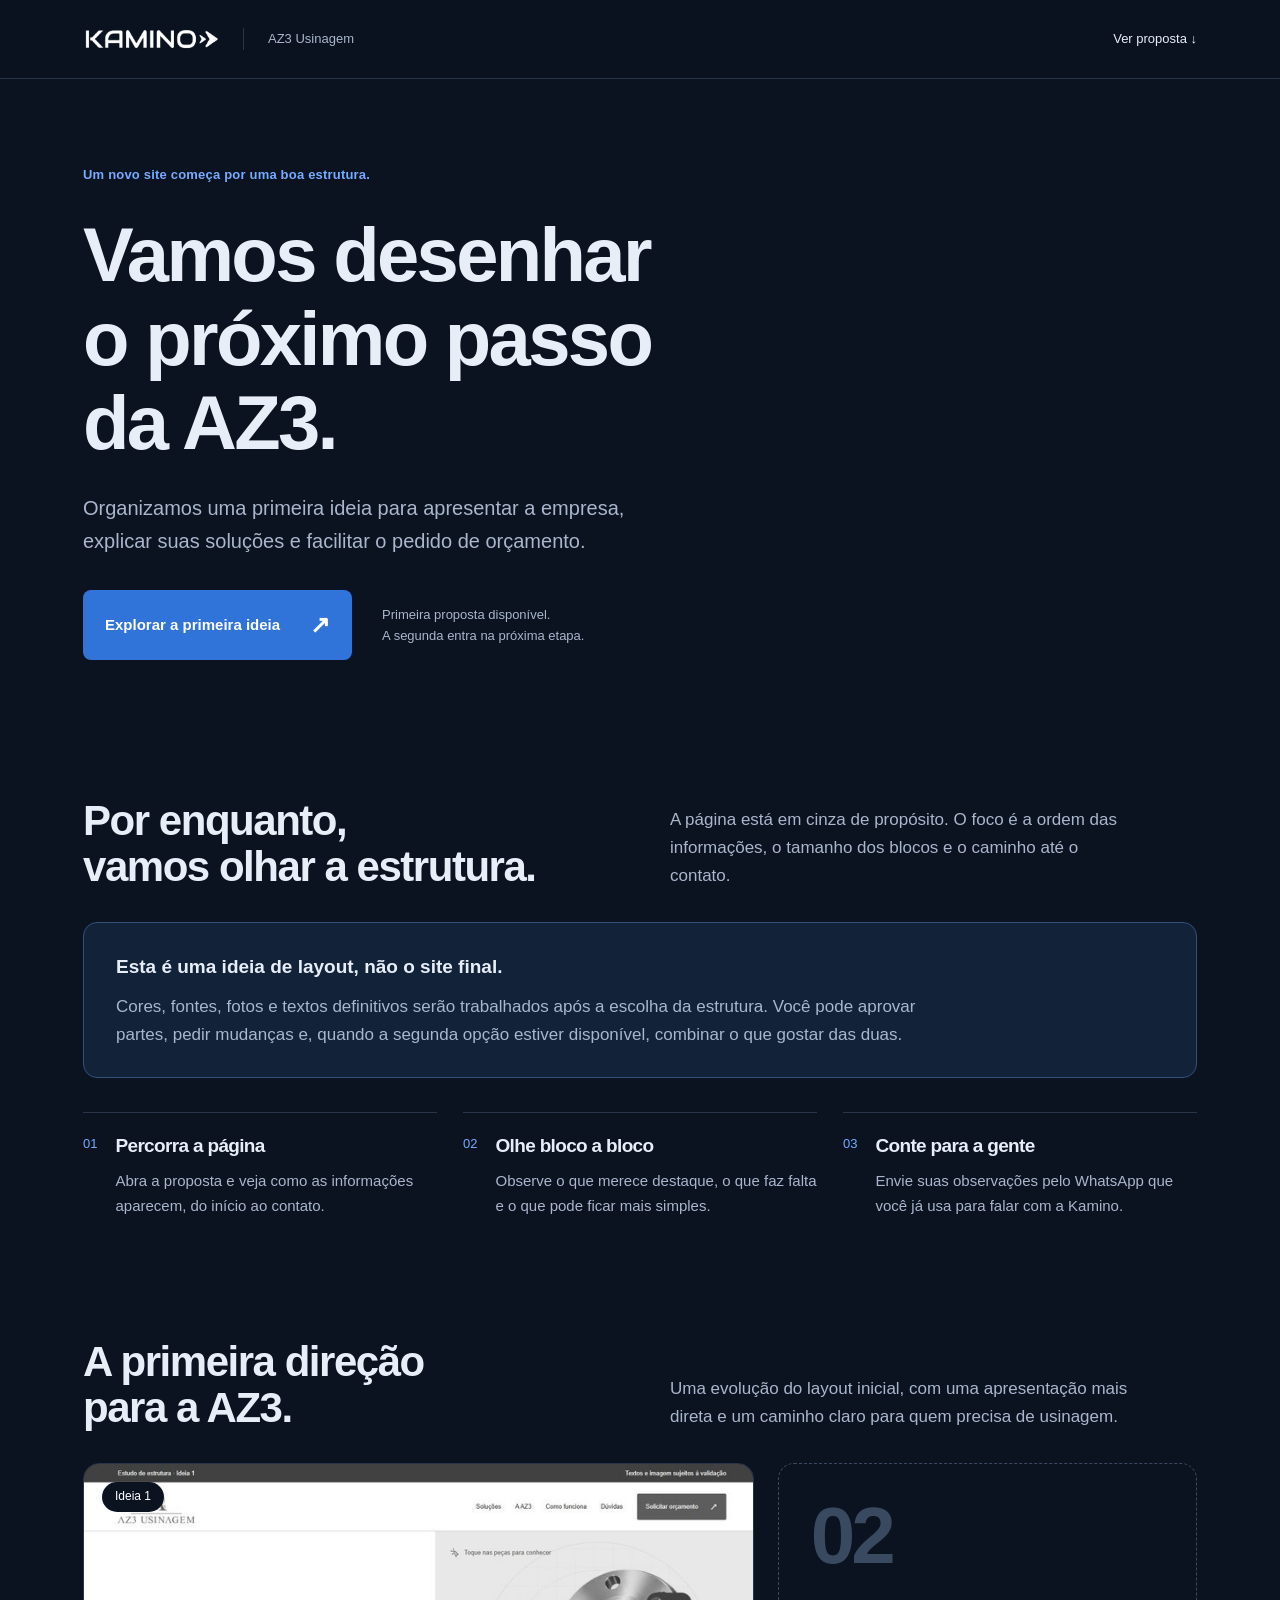
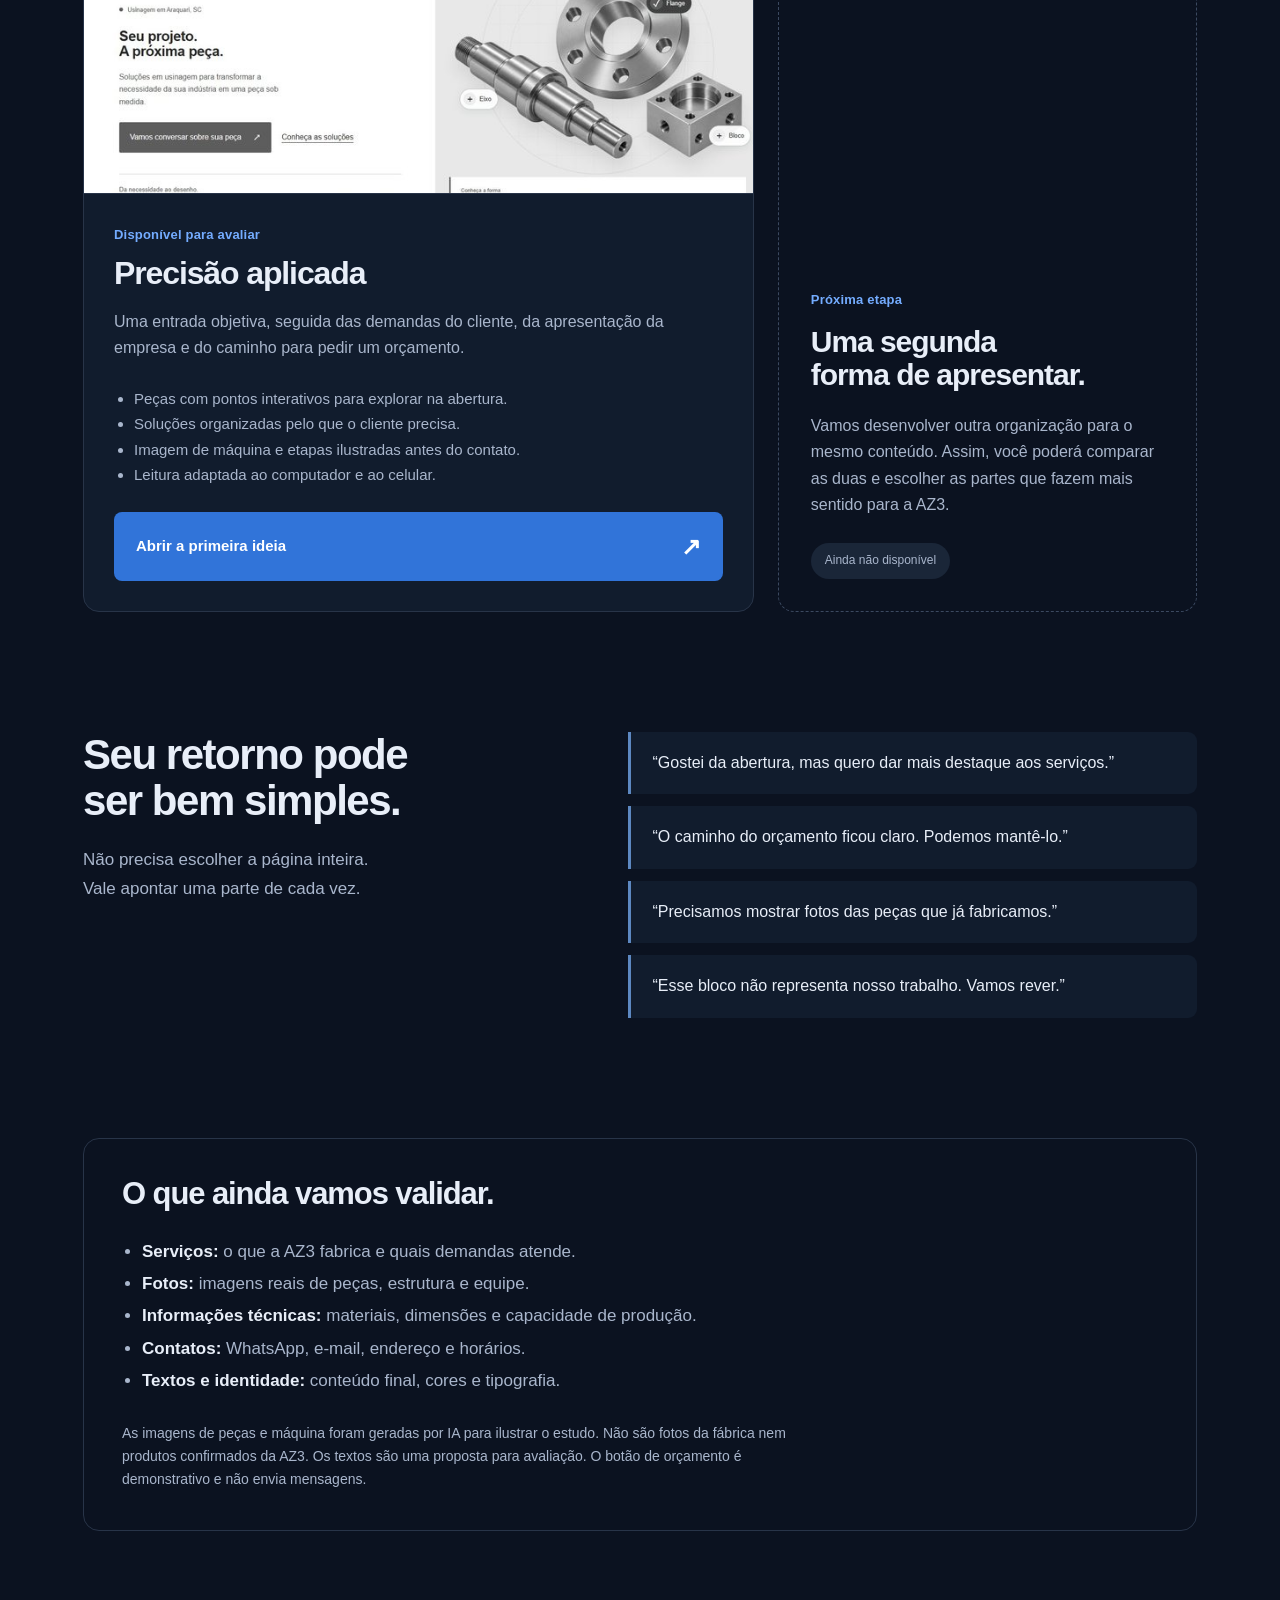
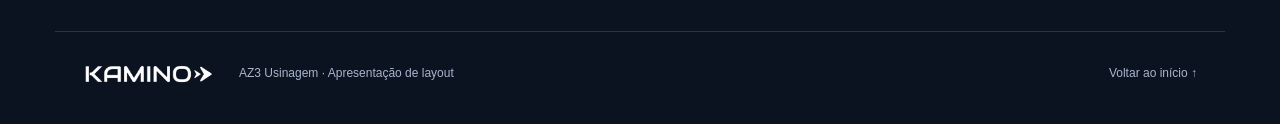
==== index.html @ 7cf83dbf "Publica primeira proposta de layout da AZ3" ====
<!doctype html><html lang="pt-BR"><head><meta charset="utf-8"><meta name="viewport" content="width=device-width,initial-scale=1"><meta name="robots" content="noindex,nofollow"><meta name="description" content="Estudo de layout para o site da AZ3 Usinagem, desenvolvido pela Agência Kamino."><title>AZ3 | Apresentação de layout | Agência Kamino</title><link rel="icon" href="assets/kamino-icon.webp"><link rel="stylesheet" href="assets/hub.css"></head><body>
<header><div class="wrap top"><img src="assets/kamino-logo.webp" alt="Agência Kamino" width="160"><span>AZ3 Usinagem</span><a href="#propostas">Ver proposta ↓</a></div></header>
<main><section class="hero wrap"><p class="tag">Um novo site começa por uma boa estrutura.</p><h1>Vamos desenhar<br>o próximo passo<br>da AZ3.</h1><p class="lead">Organizamos uma primeira ideia para apresentar a empresa, explicar suas soluções e facilitar o pedido de orçamento.</p><div class="hero-bottom"><a class="button" href="ideias/ideia-1-precisao.html">Explorar a primeira ideia <span aria-hidden="true">↗</span></a><p>Primeira proposta disponível.<br>A segunda entra na próxima etapa.</p></div></section>
<section class="wrap section"><div class="section-title"><h2>Por enquanto,<br>vamos olhar a estrutura.</h2><p>A página está em cinza de propósito. O foco é a ordem das informações, o tamanho dos blocos e o caminho até o contato.</p></div><div class="notice"><strong>Esta é uma ideia de layout, não o site final.</strong><p>Cores, fontes, fotos e textos definitivos serão trabalhados após a escolha da estrutura. Você pode aprovar partes, pedir mudanças e, quando a segunda opção estiver disponível, combinar o que gostar das duas.</p></div><ol class="how"><li><span>01</span><div><h3>Percorra a página</h3><p>Abra a proposta e veja como as informações aparecem, do início ao contato.</p></div></li><li><span>02</span><div><h3>Olhe bloco a bloco</h3><p>Observe o que merece destaque, o que faz falta e o que pode ficar mais simples.</p></div></li><li><span>03</span><div><h3>Conte para a gente</h3><p>Envie suas observações pelo WhatsApp que você já usa para falar com a Kamino.</p></div></li></ol></section>
<section class="wrap section" id="propostas"><div class="section-title"><h2>A primeira direção<br>para a AZ3.</h2><p>Uma evolução do layout inicial, com uma apresentação mais direta e um caminho claro para quem precisa de usinagem.</p></div><div class="ideas"><article class="idea"><a class="preview" href="ideias/ideia-1-precisao.html" aria-label="Abrir ideia 1: precisão aplicada"><img src="assets/preview-1.jpg" alt="Visão geral da primeira proposta de layout em cinza" width="760" height="2300" loading="lazy"><span>Ideia 1</span></a><div class="idea-body"><p class="tag">Disponível para avaliar</p><h3>Precisão aplicada</h3><p>Uma entrada objetiva, seguida das demandas do cliente, da apresentação da empresa e do caminho para pedir um orçamento.</p><ul><li>Peças com pontos interativos para explorar na abertura.</li><li>Soluções organizadas pelo que o cliente precisa.</li><li>Imagem de máquina e etapas ilustradas antes do contato.</li><li>Leitura adaptada ao computador e ao celular.</li></ul><a class="button" href="ideias/ideia-1-precisao.html">Abrir a primeira ideia <span aria-hidden="true">↗</span></a></div></article><aside class="next"><span class="next-number">02</span><div><p class="tag">Próxima etapa</p><h3>Uma segunda<br>forma de apresentar.</h3><p>Vamos desenvolver outra organização para o mesmo conteúdo. Assim, você poderá comparar as duas e escolher as partes que fazem mais sentido para a AZ3.</p><span class="status">Ainda não disponível</span></div></aside></div></section>
<section class="wrap section feedback"><div><h2>Seu retorno pode<br>ser bem simples.</h2><p>Não precisa escolher a página inteira.<br>Vale apontar uma parte de cada vez.</p></div><div class="examples"><p>“Gostei da abertura, mas quero dar mais destaque aos serviços.”</p><p>“O caminho do orçamento ficou claro. Podemos mantê-lo.”</p><p>“Precisamos mostrar fotos das peças que já fabricamos.”</p><p>“Esse bloco não representa nosso trabalho. Vamos rever.”</p></div></section>
<section class="wrap section"><div class="pending"><h2>O que ainda vamos validar.</h2><ul><li><strong>Serviços:</strong> o que a AZ3 fabrica e quais demandas atende.</li><li><strong>Fotos:</strong> imagens reais de peças, estrutura e equipe.</li><li><strong>Informações técnicas:</strong> materiais, dimensões e capacidade de produção.</li><li><strong>Contatos:</strong> WhatsApp, e-mail, endereço e horários.</li><li><strong>Textos e identidade:</strong> conteúdo final, cores e tipografia.</li></ul><p>As imagens de peças e máquina foram geradas por IA para ilustrar o estudo. Não são fotos da fábrica nem produtos confirmados da AZ3. Os textos são uma proposta para avaliação. O botão de orçamento é demonstrativo e não envia mensagens.</p></div></section></main><footer class="wrap footer"><img src="assets/kamino-logo.webp" alt="Agência Kamino" width="130"><span>AZ3 Usinagem · Apresentação de layout</span><a href="#">Voltar ao início ↑</a></footer></body></html>
---- assets/hub.css ----
:root{color-scheme:dark;--bg:#0b1220;--ink:#e8eef8;--muted:#a9b6cc;--line:#283448;--blue:#74acff}*{box-sizing:border-box}html{scroll-behavior:smooth;scroll-padding-top:85px}body{margin:0;background:var(--bg);color:var(--ink);font:17px/1.65 Arial,Helvetica,sans-serif}a{color:inherit}img{display:block;max-width:100%;height:auto}h1,h2,h3,p{margin:0}h1,h2,h3{line-height:1.1;letter-spacing:-.035em}h1{font-size:clamp(42px,6vw,76px)}h2{font-size:clamp(28px,3.3vw,42px)}h3{font-size:27px}a:focus-visible{outline:3px solid var(--blue);outline-offset:5px}.wrap{max-width:1170px;margin:auto;padding-left:28px;padding-right:28px}header{position:sticky;top:0;background:#0b1220f5;border-bottom:1px solid var(--line);z-index:5}.top{display:flex;align-items:center;gap:24px;height:78px}.top img{width:136px}.top>span{font-size:13px;border-left:1px solid var(--line);padding-left:24px;color:var(--muted)}.top>a{margin-left:auto;font-size:13px;text-decoration:none}.hero{padding-top:85px;padding-bottom:78px}.tag{color:var(--blue);font-size:13px;font-weight:700;letter-spacing:.015em}.hero h1{margin:28px 0}.lead{font-size:20px;max-width:54ch;color:var(--muted)}.hero-bottom{display:flex;align-items:center;gap:30px;margin-top:32px}.hero-bottom>p{color:var(--muted);font-size:13px}.button{background:#3174d9;color:white;text-decoration:none;border-radius:8px;display:inline-flex;align-items:center;justify-content:space-between;gap:30px;padding:15px 22px;font-size:15px;font-weight:700}.button:hover{background:#215cb5}.button>span{font-size:24px}.section{padding-top:60px;padding-bottom:60px}.section-title{display:grid;grid-template-columns:1fr 1fr;gap:60px;align-items:end;margin-bottom:32px}.section-title>p{color:var(--muted);max-width:49ch}.notice{padding:28px 32px;border:1px solid #335078;background:#112239;border-radius:14px}.notice strong{display:block;font-size:19px;margin-bottom:10px}.notice p{color:var(--muted);max-width:85ch}.how{list-style:none;padding:0;margin:34px 0 0;display:grid;grid-template-columns:repeat(3,1fr);gap:26px}.how li{display:flex;gap:18px;padding-top:20px;border-top:1px solid var(--line)}.how li>span{color:var(--blue);font-size:13px}.how h3{font-size:19px;line-height:1.4}.how p{font-size:15px;margin-top:10px;color:var(--muted)}.ideas{display:grid;grid-template-columns:1.6fr 1fr;gap:24px}.idea{border:1px solid var(--line);border-radius:16px;overflow:hidden;background:#111c2d}.preview{display:block;height:330px;overflow:auto;position:relative;background:#ddd;border-bottom:1px solid var(--line)}.preview img{width:100%;height:auto}.preview>span{position:absolute;left:18px;top:18px;background:#0b1220;color:white;padding:5px 13px;border-radius:40px;font-size:12px}.idea-body{padding:30px}.idea h3{font-size:32px;margin:10px 0 18px}.idea-body>p:not(.tag){font-size:16px;color:var(--muted)}.idea ul{padding-left:20px;color:var(--muted);font-size:15px;line-height:1.7;margin:24px 0}.idea .button{width:100%}.next{border:1px dashed #3b4960;border-radius:16px;padding:32px;display:flex;flex-direction:column;justify-content:space-between;gap:60px}.next-number{font-size:80px;font-weight:700;line-height:1;color:#384960;letter-spacing:-.05em}.next h3{margin:14px 0 22px;font-size:30px}.next p:not(.tag){font-size:16px;color:var(--muted)}.status{display:inline-block;margin-top:25px;padding:8px 14px;border-radius:30px;background:#1a2638;color:var(--muted);font-size:12px}.feedback{display:grid;grid-template-columns:1fr 1.2fr;gap:70px}.feedback>div>p{margin-top:22px;color:var(--muted)}.examples{display:grid;gap:12px}.examples p{padding:18px 22px;background:#111c2d;border-left:3px solid #5d88c1;border-radius:0 9px 9px 0;font-size:16px;color:var(--ink)!important;margin:0!important}.pending{padding:38px;border:1px solid var(--line);border-radius:16px}.pending h2{font-size:31px}.pending ul{padding-left:20px;line-height:1.9;color:var(--muted);margin:25px 0}.pending strong{color:var(--ink)}.pending p{font-size:14px;color:var(--muted);max-width:86ch}.footer{border-top:1px solid var(--line);display:flex;align-items:center;gap:26px;padding-top:32px;padding-bottom:40px;margin-top:40px;font-size:12px;color:var(--muted)}.footer>a{margin-left:auto;text-decoration:none}@media(max-width:760px){.wrap{padding-left:22px;padding-right:22px}.top{height:70px;gap:14px}.top img{width:105px}.top>span{padding-left:14px;font-size:11px}.top>a{display:none}.hero{padding-top:54px;padding-bottom:36px}.hero h1{font-size:46px}.lead{font-size:17px}.hero-bottom{flex-direction:column;align-items:start;gap:18px}.section{padding-top:36px;padding-bottom:36px}.section-title,.ideas,.feedback{grid-template-columns:1fr;gap:26px}.section-title>p{font-size:16px}.notice{padding:24px}.how{grid-template-columns:1fr;gap:22px}.how p{margin-top:6px}.preview{height:270px}.idea-body{padding:24px}.next{gap:26px;padding:26px}.next-number{font-size:52px}.next h3 br{display:none}.pending{padding:25px}.pending h2{font-size:27px}.pending ul{font-size:15px}.footer{flex-wrap:wrap;gap:20px}.footer>span{width:100%;order:3}.footer img{width:115px}.button{font-size:14px;gap:18px}}@media(prefers-reduced-motion:reduce){html{scroll-behavior:auto}}
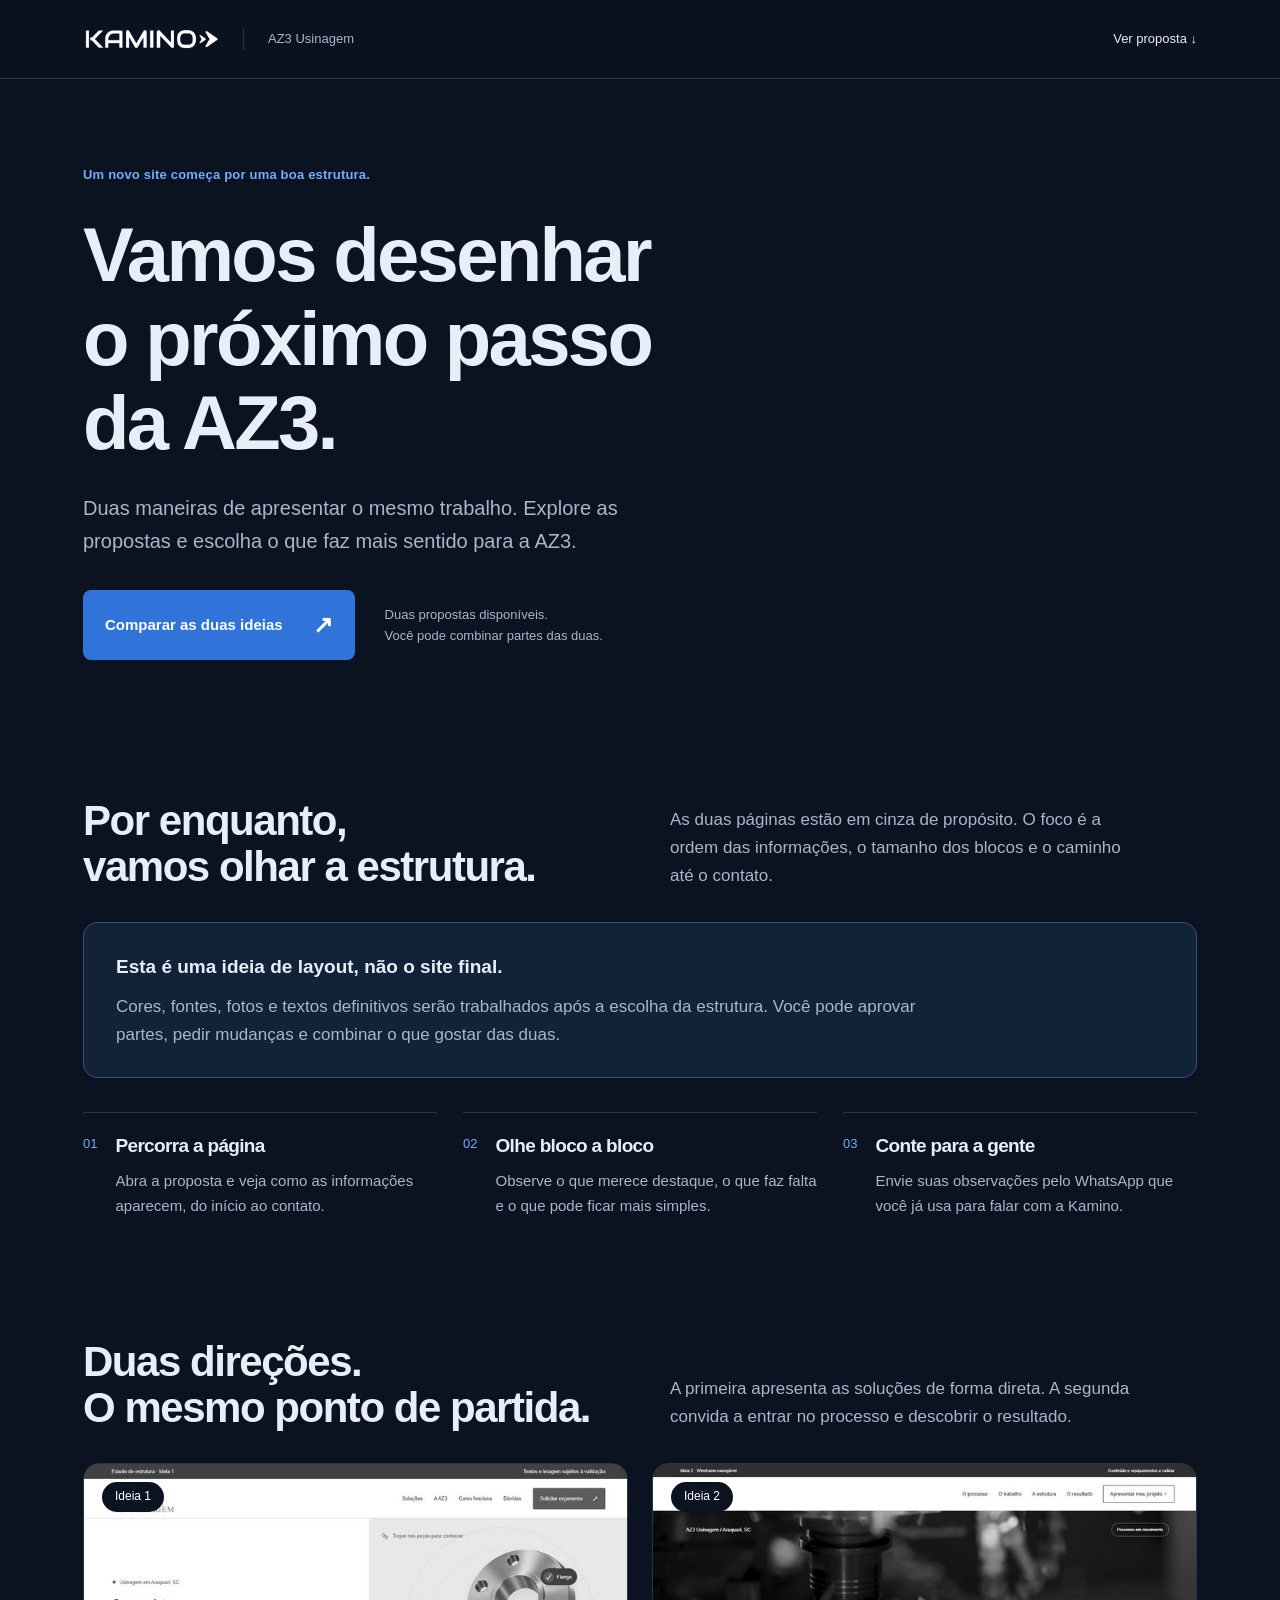
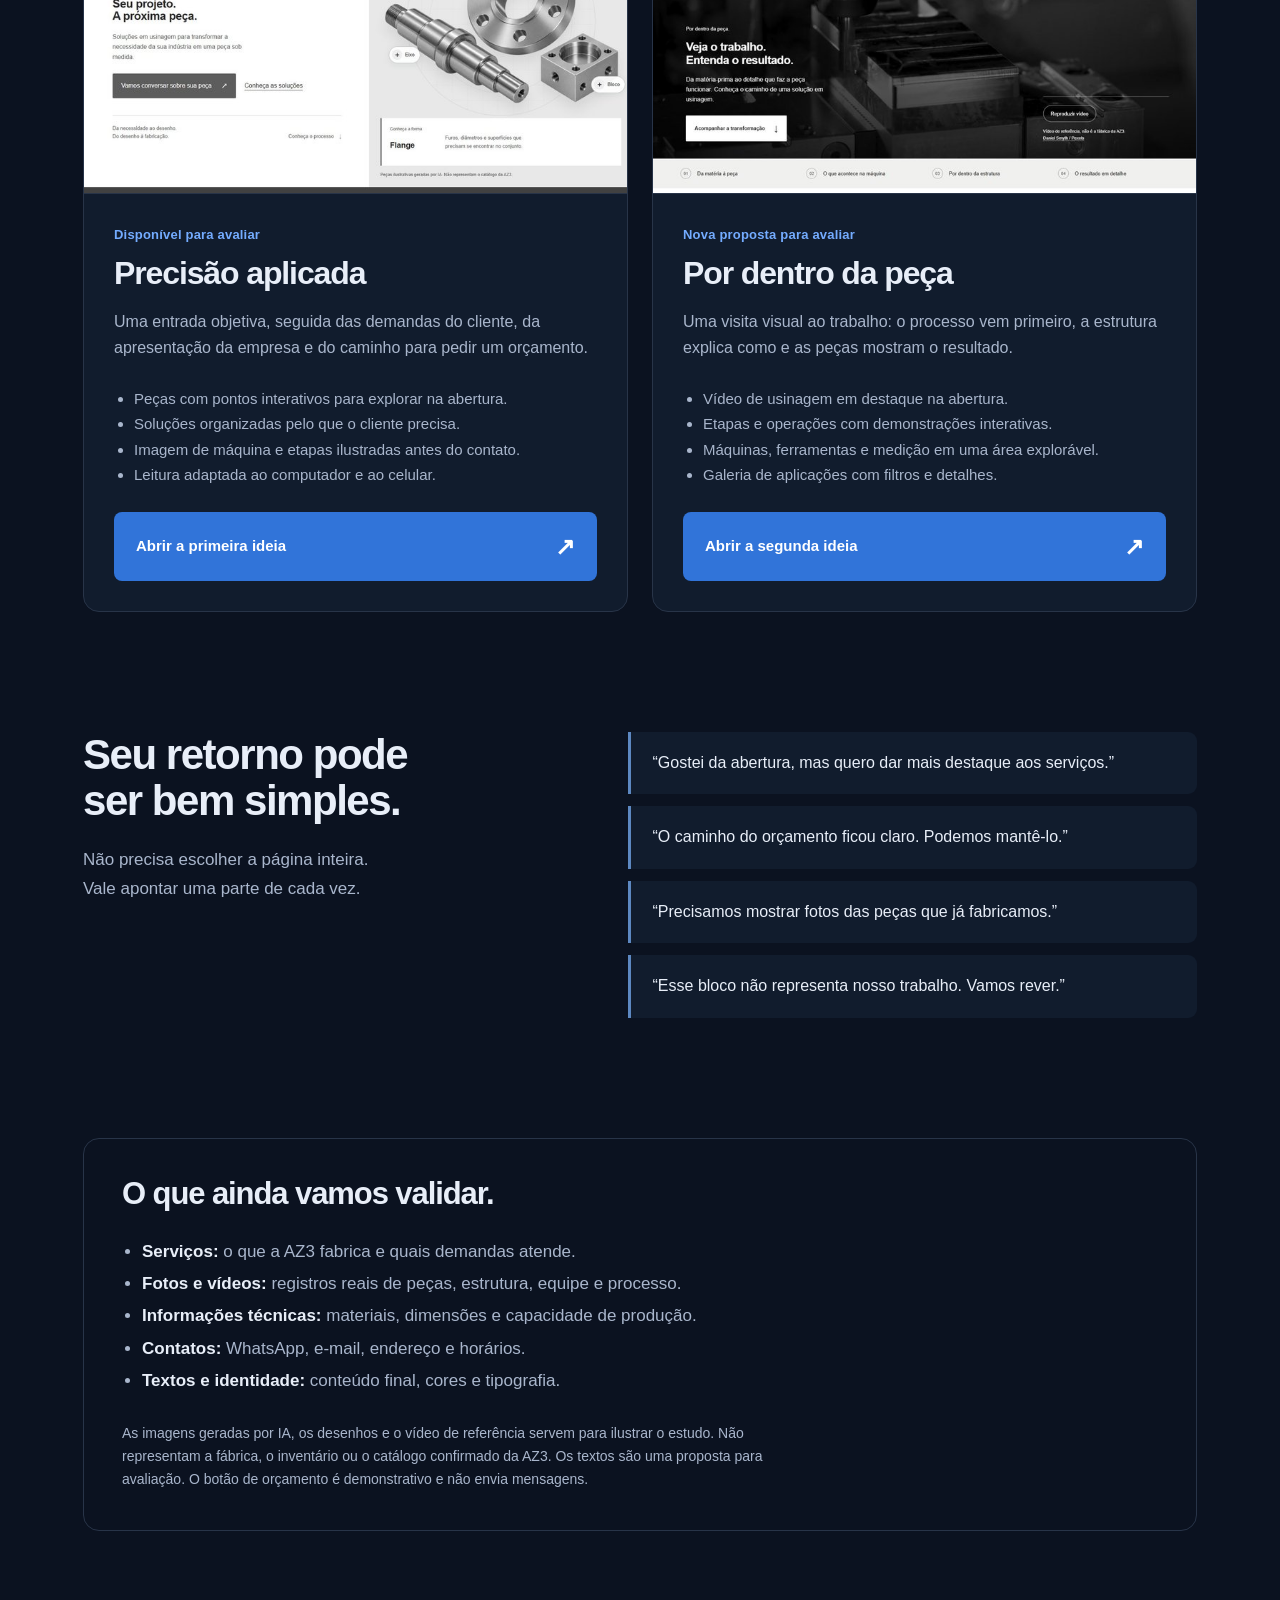
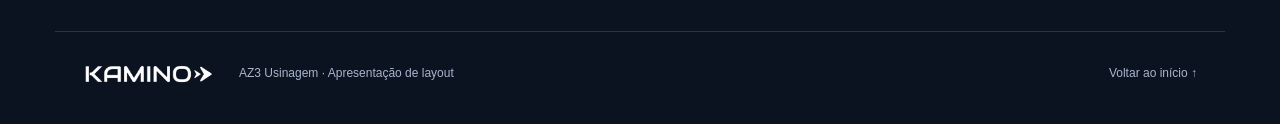
==== commit 9be727af: "Adiciona segunda proposta em wireframe com video e processo interativo" ====
--- a/index.html
+++ b/index.html
@@ -1,7 +1,7 @@
 <!doctype html><html lang="pt-BR"><head><meta charset="utf-8"><meta name="viewport" content="width=device-width,initial-scale=1"><meta name="robots" content="noindex,nofollow"><meta name="description" content="Estudo de layout para o site da AZ3 Usinagem, desenvolvido pela Agência Kamino."><title>AZ3 | Apresentação de layout | Agência Kamino</title><link rel="icon" href="assets/kamino-icon.webp"><link rel="stylesheet" href="assets/hub.css"></head><body>
 <header><div class="wrap top"><img src="assets/kamino-logo.webp" alt="Agência Kamino" width="160"><span>AZ3 Usinagem</span><a href="#propostas">Ver proposta ↓</a></div></header>
-<main><section class="hero wrap"><p class="tag">Um novo site começa por uma boa estrutura.</p><h1>Vamos desenhar<br>o próximo passo<br>da AZ3.</h1><p class="lead">Organizamos uma primeira ideia para apresentar a empresa, explicar suas soluções e facilitar o pedido de orçamento.</p><div class="hero-bottom"><a class="button" href="ideias/ideia-1-precisao.html">Explorar a primeira ideia <span aria-hidden="true">↗</span></a><p>Primeira proposta disponível.<br>A segunda entra na próxima etapa.</p></div></section>
-<section class="wrap section"><div class="section-title"><h2>Por enquanto,<br>vamos olhar a estrutura.</h2><p>A página está em cinza de propósito. O foco é a ordem das informações, o tamanho dos blocos e o caminho até o contato.</p></div><div class="notice"><strong>Esta é uma ideia de layout, não o site final.</strong><p>Cores, fontes, fotos e textos definitivos serão trabalhados após a escolha da estrutura. Você pode aprovar partes, pedir mudanças e, quando a segunda opção estiver disponível, combinar o que gostar das duas.</p></div><ol class="how"><li><span>01</span><div><h3>Percorra a página</h3><p>Abra a proposta e veja como as informações aparecem, do início ao contato.</p></div></li><li><span>02</span><div><h3>Olhe bloco a bloco</h3><p>Observe o que merece destaque, o que faz falta e o que pode ficar mais simples.</p></div></li><li><span>03</span><div><h3>Conte para a gente</h3><p>Envie suas observações pelo WhatsApp que você já usa para falar com a Kamino.</p></div></li></ol></section>
-<section class="wrap section" id="propostas"><div class="section-title"><h2>A primeira direção<br>para a AZ3.</h2><p>Uma evolução do layout inicial, com uma apresentação mais direta e um caminho claro para quem precisa de usinagem.</p></div><div class="ideas"><article class="idea"><a class="preview" href="ideias/ideia-1-precisao.html" aria-label="Abrir ideia 1: precisão aplicada"><img src="assets/preview-1.jpg" alt="Visão geral da primeira proposta de layout em cinza" width="760" height="2300" loading="lazy"><span>Ideia 1</span></a><div class="idea-body"><p class="tag">Disponível para avaliar</p><h3>Precisão aplicada</h3><p>Uma entrada objetiva, seguida das demandas do cliente, da apresentação da empresa e do caminho para pedir um orçamento.</p><ul><li>Peças com pontos interativos para explorar na abertura.</li><li>Soluções organizadas pelo que o cliente precisa.</li><li>Imagem de máquina e etapas ilustradas antes do contato.</li><li>Leitura adaptada ao computador e ao celular.</li></ul><a class="button" href="ideias/ideia-1-precisao.html">Abrir a primeira ideia <span aria-hidden="true">↗</span></a></div></article><aside class="next"><span class="next-number">02</span><div><p class="tag">Próxima etapa</p><h3>Uma segunda<br>forma de apresentar.</h3><p>Vamos desenvolver outra organização para o mesmo conteúdo. Assim, você poderá comparar as duas e escolher as partes que fazem mais sentido para a AZ3.</p><span class="status">Ainda não disponível</span></div></aside></div></section>
+<main><section class="hero wrap"><p class="tag">Um novo site começa por uma boa estrutura.</p><h1>Vamos desenhar<br>o próximo passo<br>da AZ3.</h1><p class="lead">Duas maneiras de apresentar o mesmo trabalho. Explore as propostas e escolha o que faz mais sentido para a AZ3.</p><div class="hero-bottom"><a class="button" href="#propostas">Comparar as duas ideias <span aria-hidden="true">↗</span></a><p>Duas propostas disponíveis.<br>Você pode combinar partes das duas.</p></div></section>
+<section class="wrap section"><div class="section-title"><h2>Por enquanto,<br>vamos olhar a estrutura.</h2><p>As duas páginas estão em cinza de propósito. O foco é a ordem das informações, o tamanho dos blocos e o caminho até o contato.</p></div><div class="notice"><strong>Esta é uma ideia de layout, não o site final.</strong><p>Cores, fontes, fotos e textos definitivos serão trabalhados após a escolha da estrutura. Você pode aprovar partes, pedir mudanças e combinar o que gostar das duas.</p></div><ol class="how"><li><span>01</span><div><h3>Percorra a página</h3><p>Abra a proposta e veja como as informações aparecem, do início ao contato.</p></div></li><li><span>02</span><div><h3>Olhe bloco a bloco</h3><p>Observe o que merece destaque, o que faz falta e o que pode ficar mais simples.</p></div></li><li><span>03</span><div><h3>Conte para a gente</h3><p>Envie suas observações pelo WhatsApp que você já usa para falar com a Kamino.</p></div></li></ol></section>
+<section class="wrap section" id="propostas"><div class="section-title"><h2>Duas direções.<br>O mesmo ponto de partida.</h2><p>A primeira apresenta as soluções de forma direta. A segunda convida a entrar no processo e descobrir o resultado.</p></div><div class="ideas"><article class="idea"><a class="preview" href="ideias/ideia-1-precisao.html" aria-label="Abrir ideia 1: precisão aplicada"><img src="assets/preview-1.jpg" alt="Visão geral da primeira proposta de layout em cinza" width="760" height="2300" loading="lazy"><span>Ideia 1</span></a><div class="idea-body"><p class="tag">Disponível para avaliar</p><h3>Precisão aplicada</h3><p>Uma entrada objetiva, seguida das demandas do cliente, da apresentação da empresa e do caminho para pedir um orçamento.</p><ul><li>Peças com pontos interativos para explorar na abertura.</li><li>Soluções organizadas pelo que o cliente precisa.</li><li>Imagem de máquina e etapas ilustradas antes do contato.</li><li>Leitura adaptada ao computador e ao celular.</li></ul><a class="button" href="ideias/ideia-1-precisao.html">Abrir a primeira ideia <span aria-hidden="true">↗</span></a></div></article><article class="idea"><a class="preview" href="ideias/ideia-2-processo.html" aria-label="Abrir ideia 2: por dentro da peça"><img src="assets/preview-2.jpg" alt="Visão geral do segundo wireframe, com vídeo e demonstrações de processo" width="760" height="2300" loading="lazy"><span>Ideia 2</span></a><div class="idea-body"><p class="tag">Nova proposta para avaliar</p><h3>Por dentro da peça</h3><p>Uma visita visual ao trabalho: o processo vem primeiro, a estrutura explica como e as peças mostram o resultado.</p><ul><li>Vídeo de usinagem em destaque na abertura.</li><li>Etapas e operações com demonstrações interativas.</li><li>Máquinas, ferramentas e medição em uma área explorável.</li><li>Galeria de aplicações com filtros e detalhes.</li></ul><a class="button" href="ideias/ideia-2-processo.html">Abrir a segunda ideia <span aria-hidden="true">↗</span></a></div></article></div></section>
 <section class="wrap section feedback"><div><h2>Seu retorno pode<br>ser bem simples.</h2><p>Não precisa escolher a página inteira.<br>Vale apontar uma parte de cada vez.</p></div><div class="examples"><p>“Gostei da abertura, mas quero dar mais destaque aos serviços.”</p><p>“O caminho do orçamento ficou claro. Podemos mantê-lo.”</p><p>“Precisamos mostrar fotos das peças que já fabricamos.”</p><p>“Esse bloco não representa nosso trabalho. Vamos rever.”</p></div></section>
-<section class="wrap section"><div class="pending"><h2>O que ainda vamos validar.</h2><ul><li><strong>Serviços:</strong> o que a AZ3 fabrica e quais demandas atende.</li><li><strong>Fotos:</strong> imagens reais de peças, estrutura e equipe.</li><li><strong>Informações técnicas:</strong> materiais, dimensões e capacidade de produção.</li><li><strong>Contatos:</strong> WhatsApp, e-mail, endereço e horários.</li><li><strong>Textos e identidade:</strong> conteúdo final, cores e tipografia.</li></ul><p>As imagens de peças e máquina foram geradas por IA para ilustrar o estudo. Não são fotos da fábrica nem produtos confirmados da AZ3. Os textos são uma proposta para avaliação. O botão de orçamento é demonstrativo e não envia mensagens.</p></div></section></main><footer class="wrap footer"><img src="assets/kamino-logo.webp" alt="Agência Kamino" width="130"><span>AZ3 Usinagem · Apresentação de layout</span><a href="#">Voltar ao início ↑</a></footer></body></html>
+<section class="wrap section"><div class="pending"><h2>O que ainda vamos validar.</h2><ul><li><strong>Serviços:</strong> o que a AZ3 fabrica e quais demandas atende.</li><li><strong>Fotos e vídeos:</strong> registros reais de peças, estrutura, equipe e processo.</li><li><strong>Informações técnicas:</strong> materiais, dimensões e capacidade de produção.</li><li><strong>Contatos:</strong> WhatsApp, e-mail, endereço e horários.</li><li><strong>Textos e identidade:</strong> conteúdo final, cores e tipografia.</li></ul><p>As imagens geradas por IA, os desenhos e o vídeo de referência servem para ilustrar o estudo. Não representam a fábrica, o inventário ou o catálogo confirmado da AZ3. Os textos são uma proposta para avaliação. O botão de orçamento é demonstrativo e não envia mensagens.</p></div></section></main><footer class="wrap footer"><img src="assets/kamino-logo.webp" alt="Agência Kamino" width="130"><span>AZ3 Usinagem · Apresentação de layout</span><a href="#">Voltar ao início ↑</a></footer></body></html>
--- a/assets/hub.css
+++ b/assets/hub.css
@@ -1 +1,3 @@
-:root{color-scheme:dark;--bg:#0b1220;--ink:#e8eef8;--muted:#a9b6cc;--line:#283448;--blue:#74acff}*{box-sizing:border-box}html{scroll-behavior:smooth;scroll-padding-top:85px}body{margin:0;background:var(--bg);color:var(--ink);font:17px/1.65 Arial,Helvetica,sans-serif}a{color:inherit}img{display:block;max-width:100%;height:auto}h1,h2,h3,p{margin:0}h1,h2,h3{line-height:1.1;letter-spacing:-.035em}h1{font-size:clamp(42px,6vw,76px)}h2{font-size:clamp(28px,3.3vw,42px)}h3{font-size:27px}a:focus-visible{outline:3px solid var(--blue);outline-offset:5px}.wrap{max-width:1170px;margin:auto;padding-left:28px;padding-right:28px}header{position:sticky;top:0;background:#0b1220f5;border-bottom:1px solid var(--line);z-index:5}.top{display:flex;align-items:center;gap:24px;height:78px}.top img{width:136px}.top>span{font-size:13px;border-left:1px solid var(--line);padding-left:24px;color:var(--muted)}.top>a{margin-left:auto;font-size:13px;text-decoration:none}.hero{padding-top:85px;padding-bottom:78px}.tag{color:var(--blue);font-size:13px;font-weight:700;letter-spacing:.015em}.hero h1{margin:28px 0}.lead{font-size:20px;max-width:54ch;color:var(--muted)}.hero-bottom{display:flex;align-items:center;gap:30px;margin-top:32px}.hero-bottom>p{color:var(--muted);font-size:13px}.button{background:#3174d9;color:white;text-decoration:none;border-radius:8px;display:inline-flex;align-items:center;justify-content:space-between;gap:30px;padding:15px 22px;font-size:15px;font-weight:700}.button:hover{background:#215cb5}.button>span{font-size:24px}.section{padding-top:60px;padding-bottom:60px}.section-title{display:grid;grid-template-columns:1fr 1fr;gap:60px;align-items:end;margin-bottom:32px}.section-title>p{color:var(--muted);max-width:49ch}.notice{padding:28px 32px;border:1px solid #335078;background:#112239;border-radius:14px}.notice strong{display:block;font-size:19px;margin-bottom:10px}.notice p{color:var(--muted);max-width:85ch}.how{list-style:none;padding:0;margin:34px 0 0;display:grid;grid-template-columns:repeat(3,1fr);gap:26px}.how li{display:flex;gap:18px;padding-top:20px;border-top:1px solid var(--line)}.how li>span{color:var(--blue);font-size:13px}.how h3{font-size:19px;line-height:1.4}.how p{font-size:15px;margin-top:10px;color:var(--muted)}.ideas{display:grid;grid-template-columns:1.6fr 1fr;gap:24px}.idea{border:1px solid var(--line);border-radius:16px;overflow:hidden;background:#111c2d}.preview{display:block;height:330px;overflow:auto;position:relative;background:#ddd;border-bottom:1px solid var(--line)}.preview img{width:100%;height:auto}.preview>span{position:absolute;left:18px;top:18px;background:#0b1220;color:white;padding:5px 13px;border-radius:40px;font-size:12px}.idea-body{padding:30px}.idea h3{font-size:32px;margin:10px 0 18px}.idea-body>p:not(.tag){font-size:16px;color:var(--muted)}.idea ul{padding-left:20px;color:var(--muted);font-size:15px;line-height:1.7;margin:24px 0}.idea .button{width:100%}.next{border:1px dashed #3b4960;border-radius:16px;padding:32px;display:flex;flex-direction:column;justify-content:space-between;gap:60px}.next-number{font-size:80px;font-weight:700;line-height:1;color:#384960;letter-spacing:-.05em}.next h3{margin:14px 0 22px;font-size:30px}.next p:not(.tag){font-size:16px;color:var(--muted)}.status{display:inline-block;margin-top:25px;padding:8px 14px;border-radius:30px;background:#1a2638;color:var(--muted);font-size:12px}.feedback{display:grid;grid-template-columns:1fr 1.2fr;gap:70px}.feedback>div>p{margin-top:22px;color:var(--muted)}.examples{display:grid;gap:12px}.examples p{padding:18px 22px;background:#111c2d;border-left:3px solid #5d88c1;border-radius:0 9px 9px 0;font-size:16px;color:var(--ink)!important;margin:0!important}.pending{padding:38px;border:1px solid var(--line);border-radius:16px}.pending h2{font-size:31px}.pending ul{padding-left:20px;line-height:1.9;color:var(--muted);margin:25px 0}.pending strong{color:var(--ink)}.pending p{font-size:14px;color:var(--muted);max-width:86ch}.footer{border-top:1px solid var(--line);display:flex;align-items:center;gap:26px;padding-top:32px;padding-bottom:40px;margin-top:40px;font-size:12px;color:var(--muted)}.footer>a{margin-left:auto;text-decoration:none}@media(max-width:760px){.wrap{padding-left:22px;padding-right:22px}.top{height:70px;gap:14px}.top img{width:105px}.top>span{padding-left:14px;font-size:11px}.top>a{display:none}.hero{padding-top:54px;padding-bottom:36px}.hero h1{font-size:46px}.lead{font-size:17px}.hero-bottom{flex-direction:column;align-items:start;gap:18px}.section{padding-top:36px;padding-bottom:36px}.section-title,.ideas,.feedback{grid-template-columns:1fr;gap:26px}.section-title>p{font-size:16px}.notice{padding:24px}.how{grid-template-columns:1fr;gap:22px}.how p{margin-top:6px}.preview{height:270px}.idea-body{padding:24px}.next{gap:26px;padding:26px}.next-number{font-size:52px}.next h3 br{display:none}.pending{padding:25px}.pending h2{font-size:27px}.pending ul{font-size:15px}.footer{flex-wrap:wrap;gap:20px}.footer>span{width:100%;order:3}.footer img{width:115px}.button{font-size:14px;gap:18px}}@media(prefers-reduced-motion:reduce){html{scroll-behavior:auto}}
+:root{color-scheme:dark;--bg:#0b1220;--ink:#e8eef8;--muted:#a9b6cc;--line:#283448;--blue:#74acff}*{box-sizing:border-box}html{scroll-behavior:smooth;scroll-padding-top:85px}body{margin:0;background:var(--bg);color:var(--ink);font:17px/1.65 Arial,Helvetica,sans-serif}a{color:inherit}img{display:block;max-width:100%;height:auto}h1,h2,h3,p{margin:0}h1,h2,h3{line-height:1.1;letter-spacing:-.035em}h1{font-size:clamp(42px,6vw,76px)}h2{font-size:clamp(28px,3.3vw,42px)}h3{font-size:27px}a:focus-visible{outline:3px solid var(--blue);outline-offset:5px}.wrap{max-width:1170px;margin:auto;padding-left:28px;padding-right:28px}header{position:sticky;top:0;background:#0b1220f5;border-bottom:1px solid var(--line);z-index:5}.top{display:flex;align-items:center;gap:24px;height:78px}.top img{width:136px}.top>span{font-size:13px;border-left:1px solid var(--line);padding-left:24px;color:var(--muted)}.top>a{margin-left:auto;font-size:13px;text-decoration:none}.hero{padding-top:85px;padding-bottom:78px}.tag{color:var(--blue);font-size:13px;font-weight:700;letter-spacing:.015em}.hero h1{margin:28px 0}.lead{font-size:20px;max-width:54ch;color:var(--muted)}.hero-bottom{display:flex;align-items:center;gap:30px;margin-top:32px}.hero-bottom>p{color:var(--muted);font-size:13px}.button{background:#3174d9;color:white;text-decoration:none;border-radius:8px;display:inline-flex;align-items:center;justify-content:space-between;gap:30px;padding:15px 22px;font-size:15px;font-weight:700}.button:hover{background:#215cb5}.button>span{font-size:24px}.section{padding-top:60px;padding-bottom:60px}.section-title{display:grid;grid-template-columns:1fr 1fr;gap:60px;align-items:end;margin-bottom:32px}.section-title>p{color:var(--muted);max-width:49ch}.notice{padding:28px 32px;border:1px solid #335078;background:#112239;border-radius:14px}.notice strong{display:block;font-size:19px;margin-bottom:10px}.notice p{color:var(--muted);max-width:85ch}.how{list-style:none;padding:0;margin:34px 0 0;display:grid;grid-template-columns:repeat(3,1fr);gap:26px}.how li{display:flex;gap:18px;padding-top:20px;border-top:1px solid var(--line)}.how li>span{color:var(--blue);font-size:13px}.how h3{font-size:19px;line-height:1.4}.how p{font-size:15px;margin-top:10px;color:var(--muted)}.ideas{display:grid;grid-template-columns:1fr 1fr;gap:24px}.idea{border:1px solid var(--line);border-radius:16px;overflow:hidden;background:#111c2d}.preview{display:block;height:330px;overflow:auto;position:relative;background:#ddd;border-bottom:1px solid var(--line)}.preview img{width:100%;height:auto}.preview>span{position:absolute;left:18px;top:18px;background:#0b1220;color:white;padding:5px 13px;border-radius:40px;font-size:12px}.idea-body{padding:30px}.idea h3{font-size:32px;margin:10px 0 18px}.idea-body>p:not(.tag){font-size:16px;color:var(--muted)}.idea ul{padding-left:20px;color:var(--muted);font-size:15px;line-height:1.7;margin:24px 0}.idea .button{width:100%}.next{border:1px dashed #3b4960;border-radius:16px;padding:32px;display:flex;flex-direction:column;justify-content:space-between;gap:60px}.next-number{font-size:80px;font-weight:700;line-height:1;color:#384960;letter-spacing:-.05em}.next h3{margin:14px 0 22px;font-size:30px}.next p:not(.tag){font-size:16px;color:var(--muted)}.status{display:inline-block;margin-top:25px;padding:8px 14px;border-radius:30px;background:#1a2638;color:var(--muted);font-size:12px}.feedback{display:grid;grid-template-columns:1fr 1.2fr;gap:70px}.feedback>div>p{margin-top:22px;color:var(--muted)}.examples{display:grid;gap:12px}.examples p{padding:18px 22px;background:#111c2d;border-left:3px solid #5d88c1;border-radius:0 9px 9px 0;font-size:16px;color:var(--ink)!important;margin:0!important}.pending{padding:38px;border:1px solid var(--line);border-radius:16px}.pending h2{font-size:31px}.pending ul{padding-left:20px;line-height:1.9;color:var(--muted);margin:25px 0}.pending strong{color:var(--ink)}.pending p{font-size:14px;color:var(--muted);max-width:86ch}.footer{border-top:1px solid var(--line);display:flex;align-items:center;gap:26px;padding-top:32px;padding-bottom:40px;margin-top:40px;font-size:12px;color:var(--muted)}.footer>a{margin-left:auto;text-decoration:none}@media(max-width:760px){.wrap{padding-left:22px;padding-right:22px}.top{height:70px;gap:14px}.top img{width:105px}.top>span{padding-left:14px;font-size:11px}.top>a{display:none}.hero{padding-top:54px;padding-bottom:36px}.hero h1{font-size:46px}.lead{font-size:17px}.hero-bottom{flex-direction:column;align-items:start;gap:18px}.section{padding-top:36px;padding-bottom:36px}.section-title,.ideas,.feedback{grid-template-columns:1fr;gap:26px}.section-title>p{font-size:16px}.notice{padding:24px}.how{grid-template-columns:1fr;gap:22px}.how p{margin-top:6px}.preview{height:270px}.idea-body{padding:24px}.next{gap:26px;padding:26px}.next-number{font-size:52px}.next h3 br{display:none}.pending{padding:25px}.pending h2{font-size:27px}.pending ul{font-size:15px}.footer{flex-wrap:wrap;gap:20px}.footer>span{width:100%;order:3}.footer img{width:115px}.button{font-size:14px;gap:18px}}@media(prefers-reduced-motion:reduce){html{scroll-behavior:auto}}
+
+.idea-body{display:flex;flex-direction:column;flex:1}.idea{display:flex;flex-direction:column}.idea-body .button{margin-top:auto}.preview{flex-shrink:0}
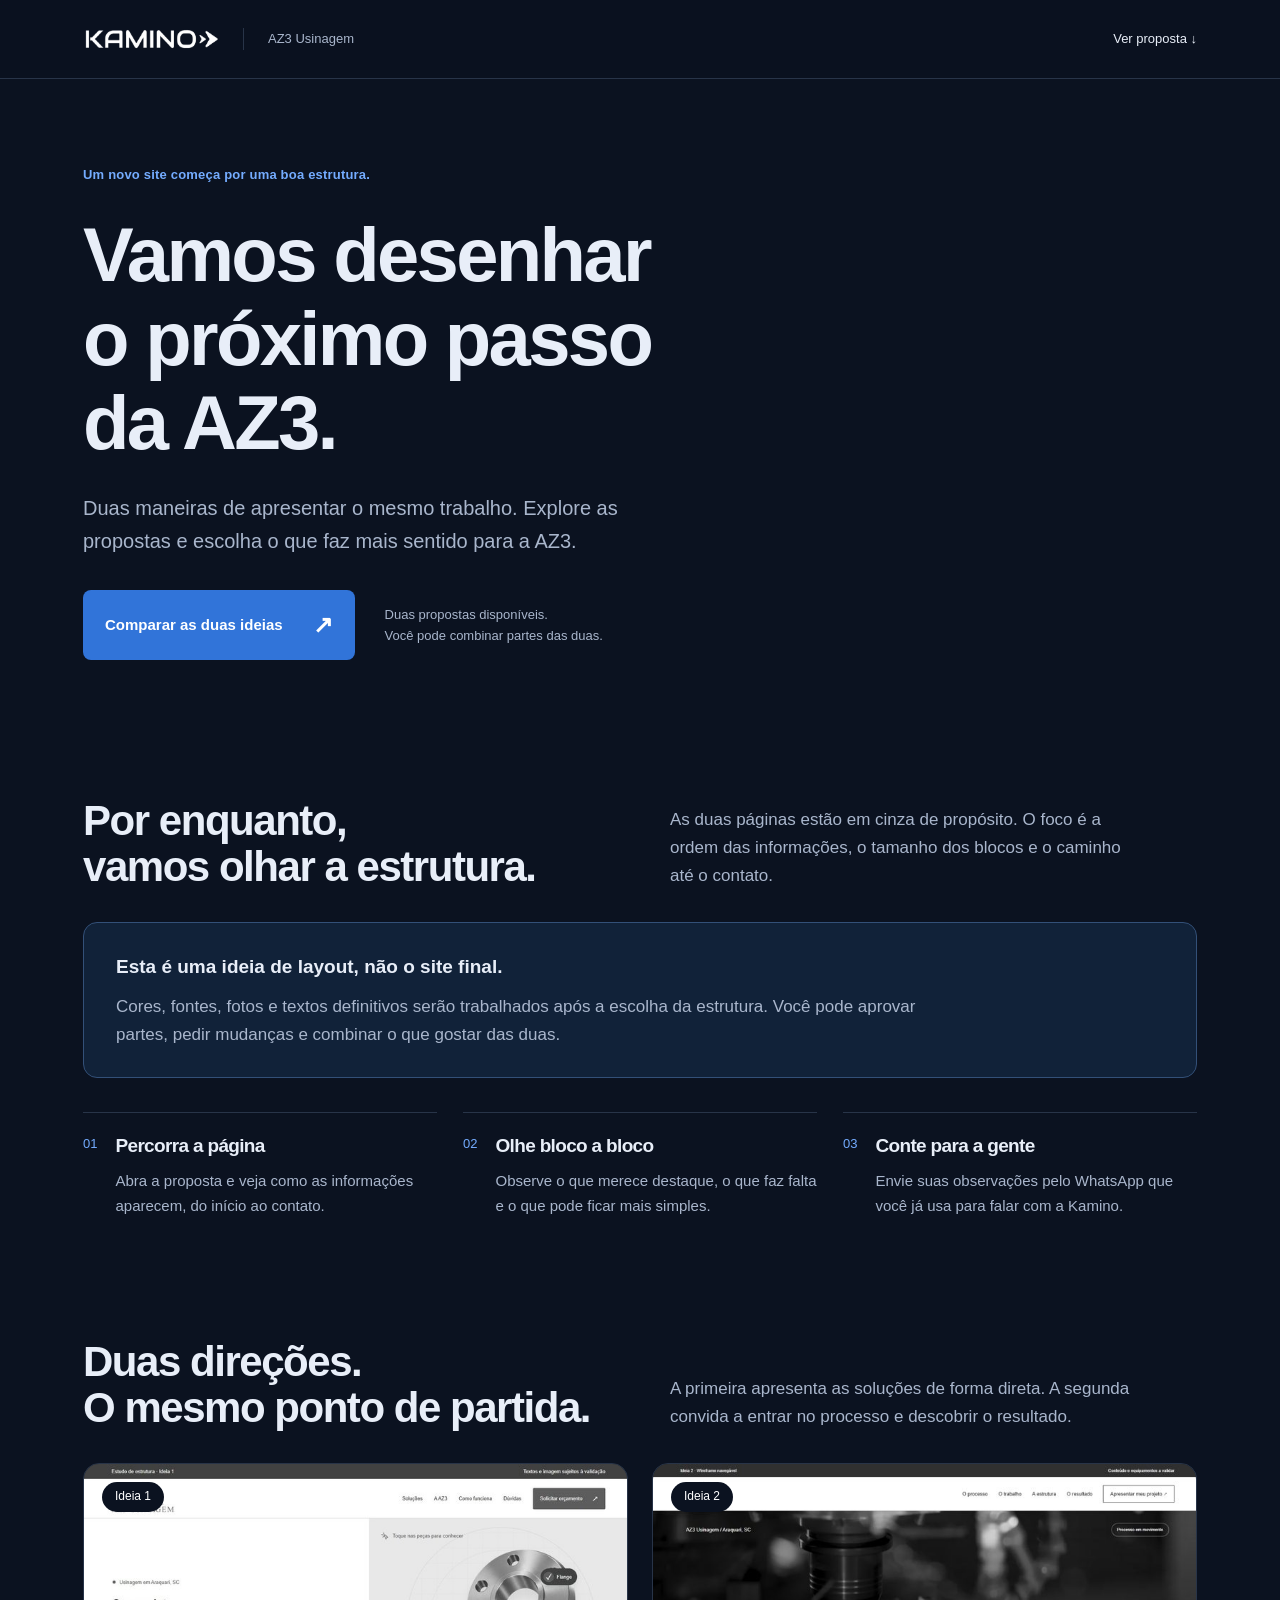
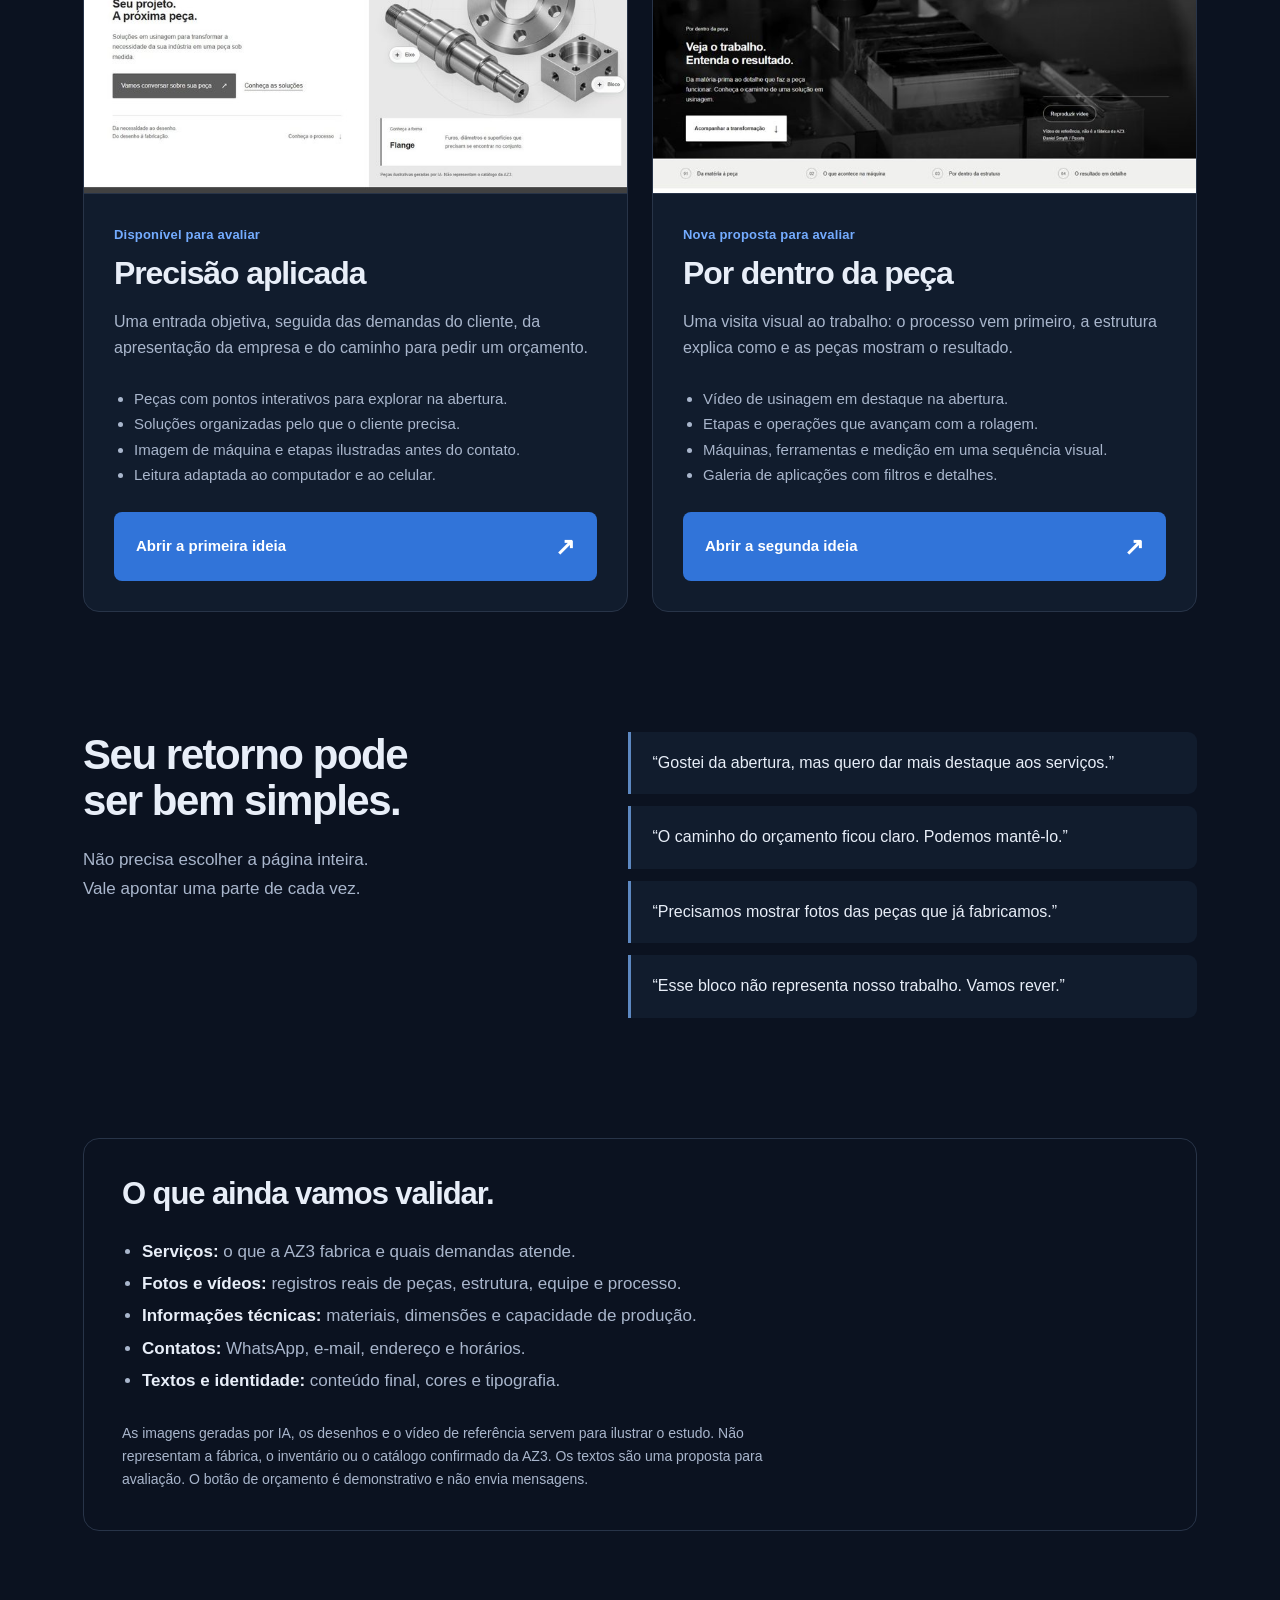
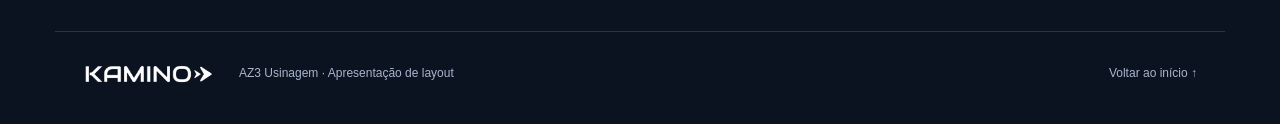
==== commit 8a7381c2: "Apresenta etapas pela rolagem com adaptacao desktop e mobile" ====
--- a/index.html
+++ b/index.html
@@ -2,6 +2,7 @@
 <header><div class="wrap top"><img src="assets/kamino-logo.webp" alt="Agência Kamino" width="160"><span>AZ3 Usinagem</span><a href="#propostas">Ver proposta ↓</a></div></header>
 <main><section class="hero wrap"><p class="tag">Um novo site começa por uma boa estrutura.</p><h1>Vamos desenhar<br>o próximo passo<br>da AZ3.</h1><p class="lead">Duas maneiras de apresentar o mesmo trabalho. Explore as propostas e escolha o que faz mais sentido para a AZ3.</p><div class="hero-bottom"><a class="button" href="#propostas">Comparar as duas ideias <span aria-hidden="true">↗</span></a><p>Duas propostas disponíveis.<br>Você pode combinar partes das duas.</p></div></section>
 <section class="wrap section"><div class="section-title"><h2>Por enquanto,<br>vamos olhar a estrutura.</h2><p>As duas páginas estão em cinza de propósito. O foco é a ordem das informações, o tamanho dos blocos e o caminho até o contato.</p></div><div class="notice"><strong>Esta é uma ideia de layout, não o site final.</strong><p>Cores, fontes, fotos e textos definitivos serão trabalhados após a escolha da estrutura. Você pode aprovar partes, pedir mudanças e combinar o que gostar das duas.</p></div><ol class="how"><li><span>01</span><div><h3>Percorra a página</h3><p>Abra a proposta e veja como as informações aparecem, do início ao contato.</p></div></li><li><span>02</span><div><h3>Olhe bloco a bloco</h3><p>Observe o que merece destaque, o que faz falta e o que pode ficar mais simples.</p></div></li><li><span>03</span><div><h3>Conte para a gente</h3><p>Envie suas observações pelo WhatsApp que você já usa para falar com a Kamino.</p></div></li></ol></section>
-<section class="wrap section" id="propostas"><div class="section-title"><h2>Duas direções.<br>O mesmo ponto de partida.</h2><p>A primeira apresenta as soluções de forma direta. A segunda convida a entrar no processo e descobrir o resultado.</p></div><div class="ideas"><article class="idea"><a class="preview" href="ideias/ideia-1-precisao.html" aria-label="Abrir ideia 1: precisão aplicada"><img src="assets/preview-1.jpg" alt="Visão geral da primeira proposta de layout em cinza" width="760" height="2300" loading="lazy"><span>Ideia 1</span></a><div class="idea-body"><p class="tag">Disponível para avaliar</p><h3>Precisão aplicada</h3><p>Uma entrada objetiva, seguida das demandas do cliente, da apresentação da empresa e do caminho para pedir um orçamento.</p><ul><li>Peças com pontos interativos para explorar na abertura.</li><li>Soluções organizadas pelo que o cliente precisa.</li><li>Imagem de máquina e etapas ilustradas antes do contato.</li><li>Leitura adaptada ao computador e ao celular.</li></ul><a class="button" href="ideias/ideia-1-precisao.html">Abrir a primeira ideia <span aria-hidden="true">↗</span></a></div></article><article class="idea"><a class="preview" href="ideias/ideia-2-processo.html" aria-label="Abrir ideia 2: por dentro da peça"><img src="assets/preview-2.jpg" alt="Visão geral do segundo wireframe, com vídeo e demonstrações de processo" width="760" height="2300" loading="lazy"><span>Ideia 2</span></a><div class="idea-body"><p class="tag">Nova proposta para avaliar</p><h3>Por dentro da peça</h3><p>Uma visita visual ao trabalho: o processo vem primeiro, a estrutura explica como e as peças mostram o resultado.</p><ul><li>Vídeo de usinagem em destaque na abertura.</li><li>Etapas e operações com demonstrações interativas.</li><li>Máquinas, ferramentas e medição em uma área explorável.</li><li>Galeria de aplicações com filtros e detalhes.</li></ul><a class="button" href="ideias/ideia-2-processo.html">Abrir a segunda ideia <span aria-hidden="true">↗</span></a></div></article></div></section>
+<section class="wrap section" id="propostas"><div class="section-title"><h2>Duas direções.<br>O mesmo ponto de partida.</h2><p>A primeira apresenta as soluções de forma direta. A segunda convida a entrar no processo e descobrir o resultado.</p></div><div class="ideas"><article class="idea"><a class="preview" href="ideias/ideia-1-precisao.html" aria-label="Abrir ideia 1: precisão aplicada"><img src="assets/preview-1.jpg" alt="Visão geral da primeira proposta de layout em cinza" width="760" height="2300" loading="lazy"><span>Ideia 1</span></a><div class="idea-body"><p class="tag">Disponível para avaliar</p><h3>Precisão aplicada</h3><p>Uma entrada objetiva, seguida das demandas do cliente, da apresentação da empresa e do caminho para pedir um orçamento.</p><ul><li>Peças com pontos interativos para explorar na abertura.</li><li>Soluções organizadas pelo que o cliente precisa.</li><li>Imagem de máquina e etapas ilustradas antes do contato.</li><li>Leitura adaptada ao computador e ao celular.</li></ul><a class="button" href="ideias/ideia-1-precisao.html">Abrir a primeira ideia <span aria-hidden="true">↗</span></a></div></article><article class="idea"><a class="preview" href="ideias/ideia-2-processo.html" aria-label="Abrir ideia 2: por dentro da peça"><img src="assets/preview-2.jpg" alt="Visão geral do segundo wireframe, com vídeo e demonstrações de processo" width="760" height="2300" loading="lazy"><span>Ideia 2</span></a><div class="idea-body"><p class="tag">Nova proposta para avaliar</p><h3>Por dentro da peça</h3><p>Uma visita visual ao trabalho: o processo vem primeiro, a estrutura explica como e as peças mostram o resultado.</p><ul><li>Vídeo de usinagem em destaque na abertura.</li><li>Etapas e operações que avançam com a rolagem.</li><li>Máquinas, ferramentas e medição em uma sequência visual.</li><li>Galeria de aplicações com filtros e detalhes.</li></ul><a class="button" href="ideias/ideia-2-processo.html">Abrir a segunda ideia <span aria-hidden="true">↗</span></a></div></article></div></section>
 <section class="wrap section feedback"><div><h2>Seu retorno pode<br>ser bem simples.</h2><p>Não precisa escolher a página inteira.<br>Vale apontar uma parte de cada vez.</p></div><div class="examples"><p>“Gostei da abertura, mas quero dar mais destaque aos serviços.”</p><p>“O caminho do orçamento ficou claro. Podemos mantê-lo.”</p><p>“Precisamos mostrar fotos das peças que já fabricamos.”</p><p>“Esse bloco não representa nosso trabalho. Vamos rever.”</p></div></section>
 <section class="wrap section"><div class="pending"><h2>O que ainda vamos validar.</h2><ul><li><strong>Serviços:</strong> o que a AZ3 fabrica e quais demandas atende.</li><li><strong>Fotos e vídeos:</strong> registros reais de peças, estrutura, equipe e processo.</li><li><strong>Informações técnicas:</strong> materiais, dimensões e capacidade de produção.</li><li><strong>Contatos:</strong> WhatsApp, e-mail, endereço e horários.</li><li><strong>Textos e identidade:</strong> conteúdo final, cores e tipografia.</li></ul><p>As imagens geradas por IA, os desenhos e o vídeo de referência servem para ilustrar o estudo. Não representam a fábrica, o inventário ou o catálogo confirmado da AZ3. Os textos são uma proposta para avaliação. O botão de orçamento é demonstrativo e não envia mensagens.</p></div></section></main><footer class="wrap footer"><img src="assets/kamino-logo.webp" alt="Agência Kamino" width="130"><span>AZ3 Usinagem · Apresentação de layout</span><a href="#">Voltar ao início ↑</a></footer></body></html>
+
